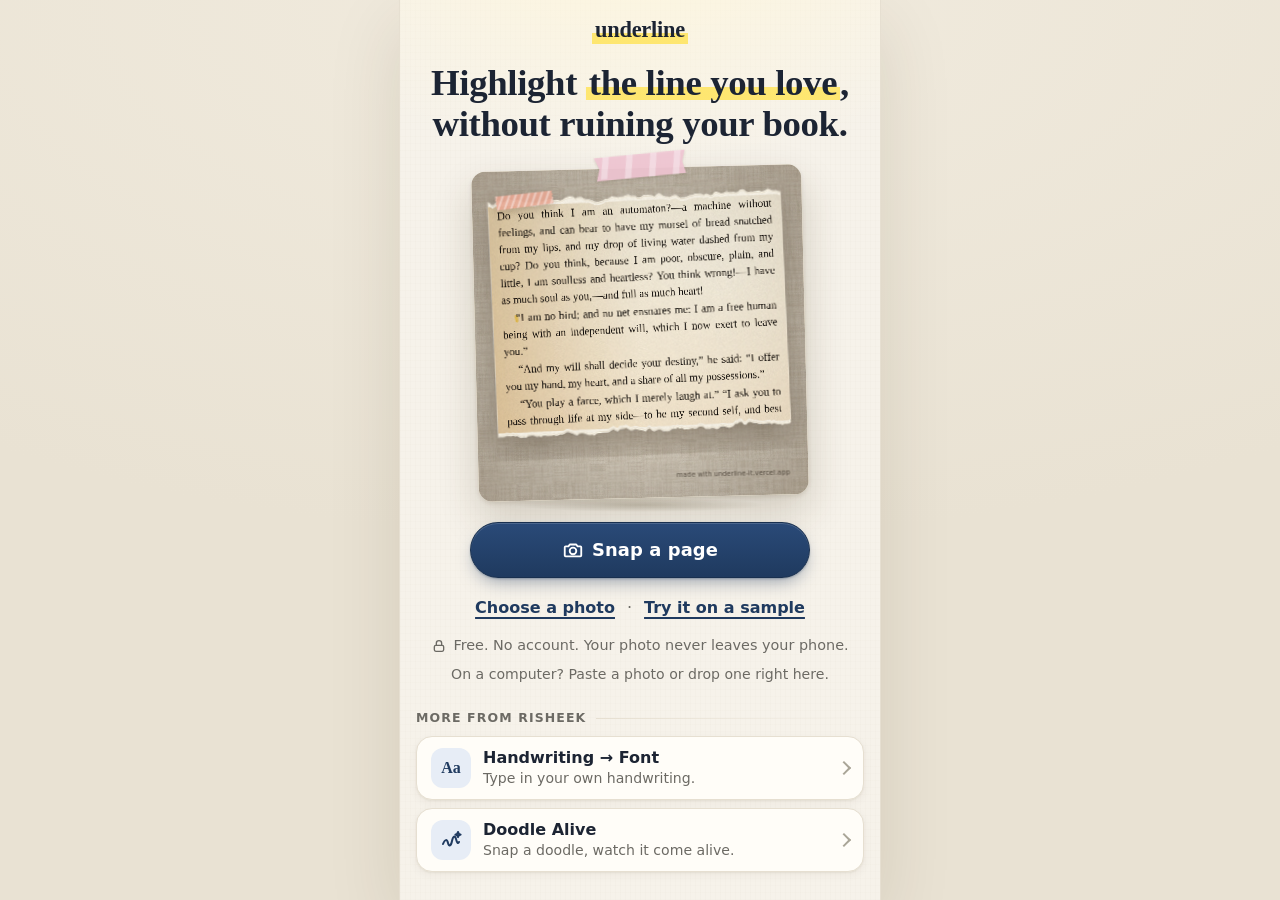
==== index.html @ 4c14eaef "Underline (Day 4): highlight the line you love, without ruining your book Phone-first site: snap a p" ====
<!doctype html>
<html lang="en">
<head>
  <meta charset="utf-8">
  <meta name="viewport" content="width=device-width, initial-scale=1, viewport-fit=cover">
  <title>Underline: highlight the line you love, without ruining your book</title>
  <meta name="description" content="Photograph a page, swipe over the line you love, and keep it as a card or a story video. Free, no account, and your photo stays on your phone.">
  <meta name="color-scheme" content="light">
  <meta name="theme-color" content="#f6f2ea">
  <meta property="og:title" content="Underline: highlight the line you love, without ruining your book">
  <meta property="og:description" content="Snap a page, swipe the line you love, keep it as a card or a story. Free. Nothing leaves your phone.">
  <meta property="og:type" content="website">
  <link rel="icon" href="data:image/svg+xml,%3Csvg xmlns='http://www.w3.org/2000/svg' viewBox='0 0 32 32'%3E%3Crect width='32' height='32' rx='8' fill='%231f3a5f'/%3E%3Crect x='5' y='16' width='22' height='8' rx='2' fill='%23ffe45c'/%3E%3Cpath d='M10 7v10M16 7v10M22 7v10' stroke='%23fffdf8' stroke-width='2.6' stroke-linecap='round'/%3E%3C/svg%3E">
  <link rel="preload" href="fonts/caveat-600.woff2" as="font" type="font/woff2" crossorigin>
  <link rel="stylesheet" href="src/styles.css">
  <!-- Vercel Web Analytics (page views). Same-origin once deployed; a harmless 404 until it is switched on in the Vercel dashboard. -->
  <script>window.va = window.va || function () { (window.vaq = window.vaq || []).push(arguments); };</script>
  <script defer src="/_vercel/insights/script.js" onerror="this.remove()"></script>
</head>
<body data-screen="landing">
  <noscript>
    <div class="noscript">
      <h1>Underline needs JavaScript</h1>
      <p>Switch it on in your browser settings and give this page a refresh. Then snap a page.</p>
    </div>
  </noscript>

  <div id="app">

    <!-- 1. Landing -->
    <section id="screen-landing" class="screen landing is-active" aria-label="Underline">
      <header class="top top-landing">
        <a class="wordmark" href="./" aria-label="underline, home"><span>underline</span></a>
      </header>
      <main class="landing-main">
        <h1 class="headline" tabindex="-1">Highlight <span class="hl">the line you love</span>, without ruining your book.</h1>

        <div class="hero" id="hero">
          <svg class="hero-tape" viewBox="0 0 120 34" aria-hidden="true" focusable="false">
            <path d="M3 4 L117 1 L113 15 L117 30 L5 33 L9 18 Z" fill="#f1c7d4" fill-opacity=".9"/>
            <path d="M14 3 L22 3 L18 31 L10 31 Z M44 2 L52 2 L48 32 L40 32 Z M74 2 L82 2 L78 32 L70 32 Z M104 1 L112 1 L108 31 L100 31 Z" fill="#fff" fill-opacity=".35"/>
          </svg>
          <div class="hero-card" id="heroCard" role="img" aria-label="A book page with a yellow highlighter sweeping across one line, on a torn-paper card">
            <svg class="hero-fallback" viewBox="0 0 300 300" aria-hidden="true" focusable="false" preserveAspectRatio="xMidYMid slice">
              <rect width="300" height="300" fill="#e4dccb"/>
              <path d="M0 40 H300 M0 80 H300 M0 120 H300 M0 160 H300 M0 200 H300 M0 240 H300 M0 280 H300" stroke="#d9cfba" stroke-width="1" opacity=".6"/>
              <path d="M26 58 L40 62 L58 56 L80 63 L104 57 L130 62 L158 56 L186 62 L214 57 L242 63 L274 58 L274 242 L250 247 L222 241 L196 247 L170 242 L142 248 L116 242 L88 247 L62 242 L36 247 L26 242 Z" fill="#fbf6ea"/>
              <g fill="#3a3a3a" opacity=".78">
                <rect x="48" y="84" width="196" height="6" rx="3"/>
                <rect x="48" y="102" width="182" height="6" rx="3"/>
                <rect x="48" y="120" width="204" height="6" rx="3"/>
                <rect x="48" y="138" width="170" height="6" rx="3"/>
                <rect x="48" y="156" width="198" height="6" rx="3"/>
                <rect x="48" y="174" width="188" height="6" rx="3"/>
                <rect x="48" y="192" width="120" height="6" rx="3"/>
              </g>
              <rect class="hero-hl" x="44" y="115" width="212" height="19" rx="4" fill="#ffe45c" opacity=".7" style="mix-blend-mode:multiply"/>
            </svg>
            <canvas id="heroCanvas" class="hero-canvas" aria-hidden="true"></canvas>
          </div>
        </div>

        <div class="cta">
          <button id="btnSnap" class="btn btn-primary btn-xl" type="button"><span data-icon="camera" aria-hidden="true"></span><span>Snap a page</span></button>
        </div>
        <p class="links">
          <button id="btnChoose" class="link" type="button">Choose a photo</button>
          <span class="dot" aria-hidden="true">&middot;</span>
          <button id="btnSample" class="link" type="button">Try it on a sample</button>
        </p>
        <p class="trust"><span class="ico" data-icon="lock" aria-hidden="true"></span><span>Free. No account. Your photo never leaves your phone.</span></p>
        <p class="desk-hint">On a computer? Paste a photo or drop one right here.</p>
      </main>
      <div data-footer></div>
    </section>

    <!-- Getting the page ready -->
    <section id="screen-working" class="screen working" aria-live="polite" aria-label="Getting your page ready">
      <div class="work-card">
        <div class="work-photo" id="workPhoto"><img id="workImg" alt="" hidden></div>
      </div>
      <div class="spinner" aria-hidden="true"></div>
      <p class="work-line" id="workLine">Warming up the paper&hellip;</p>
    </section>

    <!-- 2. Editor: swipe over the line -->
    <section id="screen-editor" class="screen editor" aria-label="Pick your line">
      <header class="top">
        <button id="btnEditorBack" class="btn-back" type="button"><span data-icon="back" aria-hidden="true"></span><span>New page</span></button>
        <h1 class="top-title">Your line</h1>
        <span class="top-spacer" aria-hidden="true"></span>
      </header>
      <div class="stage" id="stage">
        <div class="page-wrap" id="pageWrap">
          <canvas id="editCanvas" tabindex="0" role="img" aria-label="Your page. Drag a finger across a line to mark it. With a keyboard, use the up and down arrows to choose a line and Enter to mark it."></canvas>
          <div class="hint" id="hint" aria-hidden="true">
            <div class="hint-track">
              <span class="hint-trail"></span>
              <svg class="hint-finger" viewBox="0 0 44 56" focusable="false">
                <circle cx="22" cy="8" r="9" fill="#1f3a5f" fill-opacity=".16"/>
                <rect x="16" y="3" width="12" height="32" rx="6" fill="#f4cfae" stroke="#b98a68" stroke-width="2"/>
                <rect x="9" y="26" width="26" height="27" rx="10" fill="#f4cfae" stroke="#b98a68" stroke-width="2"/>
              </svg>
            </div>
            <p class="hint-text">Swipe across the line you love.</p>
          </div>
        </div>
      </div>
      <p class="caption" id="caption" aria-live="polite"></p>
      <p class="caption caption-soft" id="smallNote" hidden>This photo is small, so it may look soft. A bigger one will look sharper.</p>
      <div class="bar bar-editor">
        <button id="btnUndo" class="btn btn-ghost" type="button"><span data-icon="undo" aria-hidden="true"></span><span>Undo</span></button>
        <button id="btnClear" class="btn btn-ghost" type="button"><span data-icon="clear" aria-hidden="true"></span><span>Clear</span></button>
        <button id="btnNext" class="btn btn-primary" type="button"><span>Next</span><span data-icon="next" aria-hidden="true"></span></button>
      </div>
    </section>

    <!-- 3. Style: make it yours -->
    <section id="screen-style" class="screen style" aria-label="Make it yours">
      <header class="top">
        <button id="btnStyleBack" class="btn-back" type="button"><span data-icon="back" aria-hidden="true"></span><span>Back</span></button>
        <h1 class="top-title">Make it yours</h1>
        <span class="top-spacer" aria-hidden="true"></span>
      </header>
      <main class="style-main">
        <div class="preview" id="previewWrap"><canvas id="styleCanvas" role="img" aria-label="Preview of your card"></canvas></div>

        <!-- Right under the preview, where the words will appear. Closed until tapped. -->
        <details class="labels" id="labels">
          <summary>
            <span class="lab-ico" data-icon="book" aria-hidden="true"></span>
            <span class="lab-text"><strong id="labelsTitle">Add the book title &amp; page</strong><small id="labelsHint">So your card says where it's from.</small></span>
            <span class="lab-plus" aria-hidden="true"></span>
          </summary>
          <div class="fields">
            <label class="field"><span>Book title</span><input id="fTitle" type="text" maxlength="60" autocomplete="off" autocapitalize="words" enterkeyhint="next" placeholder="Jane Eyre"></label>
            <label class="field"><span>Page</span><input id="fPage" type="text" inputmode="numeric" maxlength="8" autocomplete="off" enterkeyhint="next" placeholder="252"></label>
            <label class="field"><span>A short note</span><input id="fNote" type="text" maxlength="60" autocomplete="off" enterkeyhint="done" placeholder="read this twice"></label>
            <p class="small">The date is added for you.</p>
          </div>
        </details>

        <div class="panel">
          <div class="ctl">
            <h2 class="ctl-title" id="lblMark">Mark</h2>
            <div class="chips" id="markRow" role="group" aria-labelledby="lblMark"></div>
          </div>
          <div class="ctl">
            <h2 class="ctl-title" id="lblColour">Colour</h2>
            <div class="chips swatches" id="colourRow" role="group" aria-labelledby="lblColour"></div>
          </div>
          <div class="ctl">
            <h2 class="ctl-title" id="lblFinish">Finish</h2>
            <div class="chips" id="finishRow" role="group" aria-labelledby="lblFinish"></div>
          </div>
        </div>

        <button id="fadeToggle" class="toggle" type="button" role="switch" aria-checked="true">
          <span class="toggle-text"><strong>Fade the rest</strong><small>Dim the page so your line glows.</small></span>
          <span class="sw" aria-hidden="true"><i></i></span>
        </button>

        <p class="privacy"><span class="ico" data-icon="lock" aria-hidden="true"></span><span>Your photo never leaves your phone.</span></p>
      </main>
      <div class="bar bar-style">
        <button id="btnSaveImage" class="btn btn-primary" type="button"><span data-icon="download" aria-hidden="true"></span><span id="saveLabel">Save image</span></button>
        <button id="btnShareStory" class="btn btn-secondary" type="button"><span data-icon="share" aria-hidden="true"></span><span id="shareStoryLabel">Share story</span></button>
      </div>
    </section>

    <!-- 4. Making the video -->
    <section id="screen-making" class="screen making" aria-label="Your story video">
      <header class="top">
        <span class="top-spacer" aria-hidden="true"></span>
        <h1 class="top-title" id="makeTitle">Making your video&hellip;</h1>
        <span class="top-spacer" aria-hidden="true"></span>
      </header>
      <main class="make-main">
        <div class="story-wrap"><canvas id="makeCanvas" role="img" aria-label="Preview of your story video"></canvas></div>
        <div class="progress" id="makeProgress" role="progressbar" aria-label="Making your video" aria-valuemin="0" aria-valuemax="100" aria-valuenow="0"><i id="makeFill"></i></div>
        <p class="make-note" id="makeNote">Hang tight, this takes a few seconds.</p>
      </main>
      <div class="bar bar-making">
        <button id="btnMakeCancel" class="btn btn-secondary" type="button">Cancel</button>
        <button id="btnShareNow" class="btn btn-primary" type="button" hidden><span data-icon="share" aria-hidden="true" id="shareNowIcon"></span><span id="shareNowLabel">Share now</span></button>
        <button id="btnMakeBack" class="btn btn-ghost" type="button" hidden>Back</button>
      </div>
    </section>

    <!-- 5. Done -->
    <section id="screen-done" class="screen done" aria-label="Done">
      <main class="done-main">
        <div class="done-card" id="doneCard">
          <svg class="spark s1" viewBox="0 0 24 24" aria-hidden="true" focusable="false"><path d="M12 1.5l2.4 8.1 8.1 2.4-8.1 2.4-2.4 8.1-2.4-8.1L1.5 12l8.1-2.4z" fill="#ffe45c" stroke="#d9b92c" stroke-width="1.2" stroke-linejoin="round"/></svg>
          <svg class="spark s2" viewBox="0 0 24 24" aria-hidden="true" focusable="false"><path d="M12 1.5l2.4 8.1 8.1 2.4-8.1 2.4-2.4 8.1-2.4-8.1L1.5 12l8.1-2.4z" fill="#ffe45c" stroke="#d9b92c" stroke-width="1.2" stroke-linejoin="round"/></svg>
          <svg class="spark s3" viewBox="0 0 24 24" aria-hidden="true" focusable="false"><path d="M12 1.5l2.4 8.1 8.1 2.4-8.1 2.4-2.4 8.1-2.4-8.1L1.5 12l8.1-2.4z" fill="#ffe45c" stroke="#d9b92c" stroke-width="1.2" stroke-linejoin="round"/></svg>
          <img id="doneImg" alt="Your card" hidden>
          <div class="done-badge" aria-hidden="true" data-icon="check"></div>
        </div>
        <h1 class="done-title" id="doneTitle" tabindex="-1">Saved.</h1>
        <p class="done-sub" id="doneSub"></p>

        <div class="tips">
          <div class="tip">
            <span class="tip-ico" data-icon="search" aria-hidden="true"></span>
            <p><strong>Find it later.</strong> Photos reads the words on your card, so searching <b>underline</b> or your book's title brings it back.</p>
          </div>
          <div class="tip" id="tipAlbum" hidden>
            <span class="tip-ico" data-icon="folder" aria-hidden="true"></span>
            <p><strong>Keep them together.</strong> Make an album called <b>Lines</b> in Photos and drop these in.</p>
            <button id="btnAlbumOk" class="link tip-ok" type="button">Got it</button>
          </div>
        </div>

        <div class="done-links">
          <button id="btnAnother" class="btn btn-soft" type="button"><span data-icon="pen" aria-hidden="true"></span><span>Underline another line</span></button>
          <button id="btnNewPage" class="btn btn-ghost" type="button">New page</button>
        </div>
        <div data-footer></div>
      </main>
      <div class="bar bar-done">
        <button id="btnDoneShare" class="btn btn-primary" type="button"><span data-icon="share" aria-hidden="true"></span><span id="doneShareLabel">Share story</span></button>
        <button id="btnDoneSave" class="btn btn-secondary" type="button"><span data-icon="download" aria-hidden="true"></span><span>Save image</span></button>
      </div>
    </section>

    <!-- 6. Errors: one friendly message, one button -->
    <section id="screen-error" class="screen error" aria-label="Something went wrong">
      <main class="err-main">
        <div class="err-card">
          <svg class="err-art" viewBox="0 0 96 80" aria-hidden="true" focusable="false">
            <path d="M8 14 Q28 8 48 16 Q68 8 88 14 V66 Q68 60 48 68 Q28 60 8 66 Z" fill="#fffdf8" stroke="#1f3a5f" stroke-width="3" stroke-linejoin="round"/>
            <path d="M48 16 V68" stroke="#1f3a5f" stroke-width="3"/>
            <path d="M18 30 Q28 27 40 31 M18 40 Q28 37 40 41 M56 31 Q68 27 78 30" stroke="#6c6a64" stroke-width="3" stroke-linecap="round" fill="none"/>
            <rect x="54" y="38" width="26" height="8" rx="2" fill="#ffe45c" opacity=".8"/>
            <path d="M70 66 V76 L74 72 L78 76 V64" fill="#f1c7d4" stroke="#1f3a5f" stroke-width="2" stroke-linejoin="round"/>
          </svg>
          <h1 class="err-title" id="errTitle" tabindex="-1">Hmm, that didn't work.</h1>
          <p class="err-detail" id="errDetail"></p>
          <button id="errBtn" class="btn btn-primary btn-xl" type="button">Start over</button>
          <button id="errLink" class="link" type="button">Back to the start</button>
        </div>
      </main>
      <div data-footer></div>
    </section>

    <!-- The engine did not load -->
    <section id="screen-broken" class="screen error" aria-label="Underline did not load">
      <main class="err-main">
        <div class="err-card">
          <svg class="err-art" viewBox="0 0 96 80" aria-hidden="true" focusable="false">
            <path d="M8 14 Q28 8 48 16 Q68 8 88 14 V66 Q68 60 48 68 Q28 60 8 66 Z" fill="#fffdf8" stroke="#1f3a5f" stroke-width="3" stroke-linejoin="round"/>
            <path d="M48 16 V68" stroke="#1f3a5f" stroke-width="3"/>
            <path d="M18 30 Q28 27 40 31 M18 40 Q28 37 40 41 M56 31 Q68 27 78 30" stroke="#6c6a64" stroke-width="3" stroke-linecap="round" fill="none"/>
          </svg>
          <h1 class="err-title" tabindex="-1">Underline is still waking up.</h1>
          <p class="err-detail">Something didn't load. Check your connection and give it another go.</p>
          <button id="brokenBtn" class="btn btn-primary btn-xl" type="button">Refresh</button>
        </div>
      </main>
      <div data-footer></div>
    </section>

  </div>

  <!-- A single full-size frame (address shortcut screen=frame) -->
  <div id="frameHolder"><canvas id="frameCanvas" width="1080" height="1080"></canvas></div>

  <div class="toast" id="toast" role="status" aria-live="polite"></div>
  <div class="drop" aria-hidden="true">Drop your photo here</div>

  <!-- Photo inputs: camera and gallery -->
  <input id="cameraInput" class="vh" type="file" accept="image/*" capture="environment" tabindex="-1" aria-hidden="true">
  <input id="galleryInput" class="vh" type="file" accept="image/*" tabindex="-1" aria-hidden="true">

  <script defer src="src/engine/util.js"></script>
  <script defer src="src/engine/decode.js"></script>
  <script defer src="src/engine/clean.js"></script>
  <script defer src="src/engine/lines.js"></script>
  <script defer src="src/engine/mark.js"></script>
  <script defer src="src/engine/finishes.js"></script>
  <script defer src="src/engine/card.js"></script>
  <script defer src="src/engine/sample.js"></script>
  <script defer src="src/engine/export.js"></script>
  <script defer src="src/engine/share.js"></script>
  <script defer src="src/app.js"></script>
</body>
</html>
---- src/styles.css ----
/* Underline: a quiet reading nook. Warm paper, ink-blue buttons, one highlighter colour. Light theme only.
   No outside fonts or files. Every animation is a "from" state only, so with reduced motion the page simply shows its final state. */

@font-face {
  font-family: "Caveat";
  src: url("../fonts/caveat-600.woff2") format("woff2");
  font-weight: 600;
  font-style: normal;
  font-display: swap;
}

:root {
  color-scheme: light;
  --bg: #f6f2ea;
  --card: #fffdf8;
  --text: #1c2433;
  --ink-2: #3a4252;
  --muted: #6c6a64;
  --accent: #1f3a5f;
  --accent-2: #2a4a78;
  --accent-ink: #ffffff;
  --accent-soft: #e7edf6;
  --line: #e6dfd1;
  --hl: #ffe45c;
  --hl-soft: rgba(255, 228, 92, .8);
  --bad: #a33a2b;
  --radius: 20px;
  --radius-sm: 16px;
  --ease: cubic-bezier(.2, .75, .25, 1);
  --shadow-sm: 0 1px 2px rgba(60, 45, 15, .06), 0 3px 10px rgba(60, 45, 15, .05);
  --shadow: 0 1px 2px rgba(60, 45, 15, .06), 0 8px 28px rgba(60, 45, 15, .08);
  --serif: "Iowan Old Style", "Palatino Linotype", Palatino, "Book Antiqua", Georgia, serif;
  --sans: system-ui, -apple-system, "Segoe UI", Roboto, "Helvetica Neue", Arial, sans-serif;
  --hand: "Caveat", "Bradley Hand", "Segoe Print", cursive;
  --safe-b: env(safe-area-inset-bottom, 0px);
  --safe-t: env(safe-area-inset-top, 0px);
  /* type scale */
  --fs-xs: .78rem;
  --fs-sm: .9rem;
  --fs-md: 1rem;
  --fs-lg: 1.1rem;
}

* { box-sizing: border-box; }
html { -webkit-text-size-adjust: 100%; background: var(--bg); color-scheme: light; scroll-padding-bottom: 120px; }
body {
  margin: 0;
  background: var(--bg);
  color: var(--text);
  font: 16px/1.5 var(--sans);
  -webkit-font-smoothing: antialiased;
  -webkit-tap-highlight-color: transparent;
  overflow-wrap: break-word;
}
[hidden] { display: none !important; }
h1, h2, h3 { font-family: var(--serif); font-weight: 600; line-height: 1.15; margin: 0; letter-spacing: -0.01em; }
p { margin: 0; }
a { color: var(--accent); }
button, input, textarea, select { font: inherit; color: inherit; }
button { cursor: pointer; touch-action: manipulation; }
:focus-visible { outline: 3px solid #5b86c7; outline-offset: 2px; border-radius: 8px; }
[tabindex="-1"]:focus { outline: none; }
/* keyboard focus: a clear ring that follows each control's own shape */
.btn:focus-visible, .chip:focus-visible, .btn-back:focus-visible, .link:focus-visible { border-radius: 999px; outline-offset: 3px; }
.btn-primary:focus-visible { outline-color: #2f6fd0; box-shadow: 0 0 0 3px var(--bg), 0 0 0 6px #2f6fd0; }
.swatch:focus-visible { border-radius: 50%; outline-offset: 0; }
.toggle:focus-visible, .sib-card:focus-visible { border-radius: var(--radius-sm); }
.labels summary:focus-visible { outline-offset: -3px; border-radius: var(--radius-sm); }
.field input:focus-visible { outline: 0; }
#editCanvas:focus-visible { outline: 3px solid #5b86c7; }
.vh { position: absolute; width: 1px; height: 1px; margin: -1px; overflow: hidden; clip: rect(0 0 0 0); white-space: nowrap; border: 0; padding: 0; }
.small { font-size: .88rem; color: var(--muted); }
.noscript { padding: 40px 24px; text-align: center; }
[data-icon] svg, .ico svg { display: block; }

/* ---------- the column: full width on a phone, a 480px centred column on a computer ---------- */

#app {
  position: relative; max-width: 480px; margin: 0 auto; min-height: 100vh; min-height: 100dvh;
  /* warm paper: a soft glow at the top and the faintest laid-paper texture, all CSS */
  background-color: var(--bg);
  background-image:
    radial-gradient(120% 360px at 50% -90px, rgba(255, 247, 220, .95), rgba(255, 247, 220, 0) 72%),
    repeating-linear-gradient(90deg, rgba(110, 85, 40, .016) 0 1px, transparent 1px 5px),
    repeating-linear-gradient(0deg, rgba(110, 85, 40, .012) 0 1px, transparent 1px 7px);
  background-repeat: no-repeat, repeat, repeat;
}
@media (min-width: 520px) {
  body { background: radial-gradient(90% 60% at 50% 0, #f1ebde, #e9e2d3); background-attachment: fixed; }
  #app { box-shadow: 0 0 0 1px var(--line), 0 24px 70px rgba(60, 45, 15, .12); }
}

.screen { display: none; flex-direction: column; min-height: 100vh; min-height: 100dvh; }
.screen.is-active { display: flex; animation: rise .34s var(--ease) backwards; }
@keyframes rise { from { opacity: 0; transform: translateY(10px); } }
@keyframes pop { 0% { transform: scale(.94); } 60% { transform: scale(1.04); } 100% { transform: none; } }
@keyframes hl-draw { from { background-size: 0% 100%; } }

/* things settle in one after another */
.landing-main > *, .style-main > *, .done-main > *, .make-main > * { animation: rise .55s var(--ease) backwards; animation-delay: calc(var(--i, 0) * 60ms + 40ms); }
.landing-main > :nth-child(2), .style-main > :nth-child(2), .done-main > :nth-child(2), .make-main > :nth-child(2) { --i: 1; }
.landing-main > :nth-child(3), .style-main > :nth-child(3), .done-main > :nth-child(3), .make-main > :nth-child(3) { --i: 2; }
.landing-main > :nth-child(4), .style-main > :nth-child(4), .done-main > :nth-child(4), .make-main > :nth-child(4) { --i: 3; }
.landing-main > :nth-child(5), .style-main > :nth-child(5), .done-main > :nth-child(5), .make-main > :nth-child(5) { --i: 4; }
.landing-main > :nth-child(6), .style-main > :nth-child(6), .done-main > :nth-child(6), .make-main > :nth-child(6) { --i: 5; }
.style-main > :nth-child(n+7), .done-main > :nth-child(n+7) { --i: 6; }

/* ---------- header ---------- */

.top { display: flex; align-items: center; justify-content: space-between; gap: 8px; min-height: 56px; padding: calc(var(--safe-t) + 6px) 10px 2px; }
.top-title { font-size: 1.1rem; text-align: center; flex: 1; min-width: 0; }
.top-spacer { width: 96px; flex: none; }
.making .top-spacer { display: none; }   /* the title has the whole width: 'Making your video...' stays on one line */
.btn-back {
  display: inline-flex; align-items: center; gap: 4px; min-height: 44px; min-width: 96px; padding: 0 12px 0 6px;
  border: 0; background: none; color: var(--accent); font-weight: 600; border-radius: 999px; transition: background-color .15s, transform .1s;
}
.btn-back:active { background: var(--accent-soft); transform: scale(.97); }
.btn-back svg { width: 22px; height: 22px; }
.top-landing { justify-content: center; }
.wordmark {
  font-family: var(--serif); font-size: 1.4rem; font-weight: 600; color: var(--text); text-decoration: none; letter-spacing: -0.01em;
  display: inline-flex; align-items: center; min-height: 44px; padding: 0 4px;
}
.wordmark span {
  background: linear-gradient(transparent 58%, rgba(255, 228, 92, .85) 58%, rgba(255, 228, 92, .85) 90%, transparent 90%) no-repeat 0 0 / 100% 100%;
  padding: 0 .12em; border-radius: 2px; animation: hl-draw .7s .2s var(--ease) backwards;
}

/* ---------- buttons: a satisfying press ---------- */

.btn {
  display: inline-flex; align-items: center; justify-content: center; gap: 8px; min-height: 48px; padding: 0 22px;
  border-radius: 999px; border: 1.5px solid var(--line); background: var(--card); color: var(--text);
  font-weight: 650; text-decoration: none; letter-spacing: .005em; -webkit-user-select: none; user-select: none;
  box-shadow: 0 1px 2px rgba(60, 45, 15, .08), 0 3px 8px rgba(60, 45, 15, .05);
  transition: transform .12s var(--ease), box-shadow .12s var(--ease), background-color .15s ease, opacity .15s ease;
}
.btn svg { width: 22px; height: 22px; flex: none; }
.btn:active { transform: translateY(2px) scale(.985); box-shadow: 0 0 0 rgba(0, 0, 0, 0); }
.btn-primary {
  min-height: 56px; font-size: var(--fs-lg); color: var(--accent-ink); border-color: #19304f;
  background: linear-gradient(180deg, var(--accent-2), var(--accent));
  box-shadow: inset 0 1px 0 rgba(255, 255, 255, .16), 0 1px 2px rgba(31, 58, 95, .3), 0 8px 18px -6px rgba(31, 58, 95, .5);
}
.btn-primary:active { background: #19304f; box-shadow: inset 0 2px 5px rgba(0, 0, 0, .3); }
.btn-secondary { min-height: 56px; color: var(--accent); border-color: #bfcbdd; background: var(--card); font-size: var(--fs-lg); }
.btn-secondary:active { background: var(--accent-soft); }
.btn-soft { min-height: 52px; width: 100%; max-width: 340px; color: var(--accent); border-color: #bfcbdd; background: var(--card); }
.btn-soft:active { background: var(--accent-soft); }
.btn-ghost { background: rgba(31, 58, 95, .055); border-color: transparent; box-shadow: none; color: var(--accent); }
.btn-ghost:active { background: rgba(31, 58, 95, .12); box-shadow: none; }
.btn-xl { width: 100%; max-width: 340px; }
.btn[disabled], .btn.is-off { opacity: .45; }
.btn[disabled] { box-shadow: none; }
.btn.is-busy { opacity: .78; }
.btn.is-busy svg { animation: bob-down 1s ease-in-out infinite; }   /* the arrow nods while the picture is being made; a tap still works */
@keyframes bob-down { 0%, 100% { transform: none; } 50% { transform: translateY(3px); } }
.link {
  display: inline-flex; align-items: center; min-height: 44px; padding: 0 8px; border: 0; background: none;
  color: var(--accent); font-weight: 600; text-decoration: underline; text-underline-offset: 4px; text-decoration-thickness: 1.5px;
  border-radius: 10px; transition: background-color .15s;
}
.link:active { background: var(--accent-soft); }

/* the sticky bottom bar: the main actions stay under the thumb */
.bar {
  position: sticky; bottom: 0; z-index: 5; display: flex; gap: 10px; align-items: center; margin-top: auto;
  padding: 10px 14px calc(10px + var(--safe-b)); background: rgba(250, 246, 238, .94);
  border-top: 1px solid var(--line); box-shadow: 0 -10px 22px -14px rgba(60, 45, 15, .22);
  -webkit-backdrop-filter: blur(10px); backdrop-filter: blur(10px);
}
.bar .btn-primary, .bar .btn-secondary { flex: 1; padding: 0 14px; min-width: 0; }
.bar-editor .btn-ghost { min-height: 56px; padding: 0 14px; flex: none; }
.bar-editor .btn-primary { flex: 1; }
.bar-style .btn-primary { flex: 1.15; }
.bar-making .btn { flex: 1; }

/* ---------- 1. landing ---------- */

.landing-main { flex: 1; display: flex; flex-direction: column; align-items: center; text-align: center; padding: 6px 20px 8px; gap: 0; }
.headline { font-size: clamp(1.75rem, 7.6vw, 2.3rem); line-height: 1.12; max-width: 14em; text-wrap: balance; }
.hl {
  background: linear-gradient(transparent 60%, rgba(255, 228, 92, .85) 60%, rgba(255, 228, 92, .85) 92%, transparent 92%) no-repeat 0 0 / 100% 100%;
  padding: 0 .08em; border-radius: 3px; -webkit-box-decoration-break: clone; box-decoration-break: clone;
  animation: hl-draw .9s .45s var(--ease) backwards;
}

/* the card floats a hair and tilts; a soft warm halo sits behind it */
.hero { position: relative; isolation: isolate; width: min(100%, 330px); margin: 24px auto 24px; }
.hero::before {
  content: ""; position: absolute; z-index: -1; left: 50%; top: 50%; width: 108%; aspect-ratio: 1 / 1; transform: translate(-50%, -50%);
  background: radial-gradient(closest-side, rgba(255, 228, 92, .2), rgba(255, 228, 92, 0)); pointer-events: none;
}
.hero::after {
  content: ""; position: absolute; left: 12%; right: 12%; bottom: -14px; height: 14px; border-radius: 50%; z-index: -1;
  background: radial-gradient(closest-side, rgba(60, 45, 15, .22), rgba(60, 45, 15, 0)); animation: shadow-breathe 7s ease-in-out .9s infinite;
}
.landing-main > .hero { --i: 1; animation: rise .7s var(--ease) .12s backwards, float 7s ease-in-out .9s infinite; }
.hero-tape { position: absolute; z-index: 2; top: -16px; left: 50%; width: 96px; transform: translateX(-50%) rotate(-4deg); filter: drop-shadow(0 1px 1px rgba(60, 45, 15, .2)); }
.hero-card {
  position: relative; aspect-ratio: 1 / 1; width: 100%; border-radius: 14px; overflow: hidden; background: #e4dccb;
  rotate: -1.4deg; box-shadow: 0 2px 4px rgba(60, 45, 15, .12), 0 18px 40px rgba(60, 45, 15, .2); animation: tilt 9s ease-in-out .9s infinite alternate;
}
@keyframes float { 0%, 100% { translate: 0 0; } 50% { translate: 0 -6px; } }
@keyframes tilt { from { rotate: -1.8deg; } to { rotate: -.7deg; } }
@keyframes shadow-breathe { 0%, 100% { transform: scaleX(1); opacity: 1; } 50% { transform: scaleX(.88); opacity: .75; } }
.hero-fallback, .hero-canvas { position: absolute; inset: 0; width: 100%; height: 100%; display: block; }
.hero-canvas { opacity: 0; transition: opacity .4s ease; }
.hero-card.is-live .hero-canvas { opacity: 1; }
.hero-hl { transform-box: fill-box; transform-origin: left center; animation: hero-sweep 3.6s ease-in-out infinite; }
@keyframes hero-sweep { 0%, 12% { transform: scaleX(0); } 55%, 88% { transform: scaleX(1); opacity: .7; } 100% { transform: scaleX(1); opacity: 0; } }

.cta { width: 100%; display: flex; justify-content: center; }
.cta .btn { position: relative; font-size: 1.12rem; }
.cta .btn::after {
  content: ""; position: absolute; inset: -1.5px; border-radius: inherit; pointer-events: none;
  animation: ring 2.6s ease-out 1.6s 3;
}
@keyframes ring { 0% { box-shadow: 0 0 0 0 rgba(31, 58, 95, .3); } 100% { box-shadow: 0 0 0 16px rgba(31, 58, 95, 0); } }
.links { display: flex; align-items: center; justify-content: center; gap: 4px; margin-top: 8px; flex-wrap: wrap; }
.dot { color: var(--muted); }
.trust, .privacy { display: inline-flex; align-items: center; justify-content: center; gap: 6px; color: var(--muted); font-size: var(--fs-sm); line-height: 1.35; }
.trust { margin-top: 6px; }
.trust svg, .privacy svg { width: 16px; height: 16px; flex: none; }
.desk-hint { display: none; color: var(--muted); font-size: .88rem; margin-top: 8px; }
@media (hover: hover) and (pointer: fine) { .desk-hint { display: block; } }

/* ---------- getting the page ready ---------- */

.working { align-items: center; justify-content: center; gap: 20px; padding: 24px; text-align: center; }
.work-card { position: relative; width: min(62%, 240px); background: var(--card); padding: 10px; border-radius: 8px; box-shadow: var(--shadow); transform: rotate(-1.5deg); }
.work-card::before {
  content: ""; position: absolute; top: -11px; left: 50%; width: 70px; height: 22px; transform: translateX(-50%) rotate(3deg); border-radius: 2px;
  background: repeating-linear-gradient(90deg, rgba(241, 199, 212, .92) 0 9px, rgba(250, 222, 231, .92) 9px 13px); box-shadow: 0 1px 2px rgba(60, 45, 15, .18);
}
.work-photo { aspect-ratio: 3 / 4; background: linear-gradient(135deg, #efe8d8, #e4dccb); border-radius: 4px; overflow: hidden; }
.work-photo img { width: 100%; height: 100%; object-fit: cover; display: block; animation: soften 1.6s ease-in-out infinite alternate; }
@keyframes soften { from { filter: saturate(.9) brightness(.97); } to { filter: saturate(1.05) brightness(1.04); } }
/* a little highlighter that keeps sweeping */
.spinner { position: relative; width: 120px; height: 14px; border-radius: 4px; background: rgba(230, 223, 209, .7); overflow: hidden; }
.spinner::before { content: ""; position: absolute; inset: 0; background: var(--hl); border-radius: 4px; transform: scaleX(.6); transform-origin: left center; animation: sweep 1.3s ease-in-out infinite; }
@keyframes sweep { 0% { transform: scaleX(0); transform-origin: left center; } 50% { transform: scaleX(1); transform-origin: left center; } 50.01% { transform-origin: right center; } 100% { transform: scaleX(0); transform-origin: right center; } }
.work-line { font-family: var(--serif); font-size: 1.15rem; color: var(--muted); }

/* ---------- 2. editor: the swipe ---------- */

.editor { height: 100vh; height: 100dvh; min-height: 0; }
.stage {
  flex: 1 1 0; min-height: 0; display: flex; align-items: center; justify-content: center; padding: 8px 12px; overflow: hidden;
  background: linear-gradient(#ebe4d4, #e7dfcd);
  box-shadow: inset 0 9px 12px -10px rgba(60, 45, 15, .22), inset 0 -9px 12px -10px rgba(60, 45, 15, .22);
}
.page-wrap {
  position: relative; border-radius: 6px; background: #efe8d8; overflow: hidden; width: 280px; height: 380px;
  box-shadow: 0 2px 4px rgba(60, 45, 15, .14), 0 16px 36px rgba(60, 45, 15, .24);
  container-type: size;
}
/* touch-action: none on this canvas only, so the rest of the page still scrolls */
#editCanvas { display: block; width: 100%; height: 100%; touch-action: none; -webkit-user-select: none; user-select: none; -webkit-touch-callout: none; cursor: crosshair; }
#editCanvas:focus-visible { outline-offset: -3px; }

/* the hint hugs the bottom edge of the page, small and see-through, so almost no print is covered; it goes the instant a finger lands */
.hint { position: absolute; inset: 0; pointer-events: none; display: flex; flex-direction: column; align-items: center; justify-content: flex-end; gap: 0; padding: 0 8px 10px; transition: opacity .12s ease; }
.hint.is-gone { opacity: 0; visibility: hidden; transition: opacity .12s ease, visibility 0s .12s; }
.hint-text {
  font-family: var(--hand); font-weight: 600; font-size: 1.2rem; font-size: clamp(1rem, 5.6cqw, 1.25rem); line-height: 1.1; text-align: center; max-width: 80%;
  background: rgba(255, 253, 248, .84); padding: 4px 14px 6px; border-radius: 12px; box-shadow: 0 2px 10px rgba(60, 45, 15, .16); color: var(--accent);
}
.hint-track { position: relative; width: 52%; height: 44px; flex: none; }
@container (max-height: 210px) { .hint-track { display: none; } .hint-text { font-size: .95rem; } }
.hint-trail { position: absolute; left: 0; top: 16px; height: 12px; width: 100%; border-radius: 3px; background: var(--hl); opacity: .7; mix-blend-mode: multiply; transform-origin: left center; animation: hint-trail 2.6s ease-in-out infinite; }
.hint-finger { position: absolute; top: 0; left: 0; width: 26px; height: 33px; margin-left: -13px; animation: hint-move 2.6s ease-in-out infinite; filter: drop-shadow(0 2px 3px rgba(60, 45, 15, .3)); }
@keyframes hint-move { 0% { left: 0; opacity: 0; } 12% { opacity: 1; } 70% { left: 100%; opacity: 1; } 90%, 100% { left: 100%; opacity: 0; } }
@keyframes hint-trail { 0%, 8% { transform: scaleX(0); opacity: .8; } 70% { transform: scaleX(1); opacity: .8; } 92%, 100% { transform: scaleX(1); opacity: 0; } }

.caption { min-height: 28px; padding: 6px 20px 6px; text-align: center; color: var(--muted); font-size: var(--fs-sm); line-height: 1.35; }
.caption.is-nudge { color: var(--accent); font-weight: 600; }
.caption-soft { min-height: 0; padding: 0 20px 6px; margin-top: -2px; font-size: var(--fs-xs); color: #7a5c14; }
.btn.nudge { animation: nudge .45s ease; }
@keyframes nudge { 0%, 100% { transform: none; } 25% { transform: translateX(-5px); } 75% { transform: translateX(5px); } }

/* ---------- 3. style ---------- */

.style-main { flex: 1; display: grid; align-content: start; gap: 14px; padding: 4px 16px 24px; }
.preview { width: min(100%, 40dvh, 420px); margin: 0 auto; aspect-ratio: 1 / 1; border-radius: 16px; overflow: hidden; background: #e4dccb; box-shadow: 0 2px 4px rgba(60, 45, 15, .1), 0 14px 32px rgba(60, 45, 15, .16); }
.preview canvas { display: block; width: 100%; height: 100%; }

/* the label row: obviously tappable, right under the preview where the words will appear */
.labels { background: var(--card); border: 1.5px solid var(--line); border-radius: var(--radius-sm); box-shadow: var(--shadow-sm); overflow: hidden; transition: border-color .15s; }
.labels[open] { border-color: #bfcbdd; }
.labels summary { list-style: none; display: flex; align-items: center; gap: 12px; min-height: 64px; padding: 8px 14px; cursor: pointer; -webkit-user-select: none; user-select: none; transition: background-color .15s; }
.labels summary::-webkit-details-marker { display: none; }
.labels summary:active { background: #faf5e8; }
.lab-ico { flex: none; width: 40px; height: 40px; border-radius: 50%; display: grid; place-items: center; background: var(--hl-soft); color: var(--text); }
.lab-ico svg { width: 22px; height: 22px; }
.lab-text { flex: 1; min-width: 0; display: grid; line-height: 1.25; }
.lab-text strong { font-weight: 650; overflow: hidden; text-overflow: ellipsis; white-space: nowrap; }
.lab-text small { color: var(--muted); font-size: .84rem; overflow: hidden; text-overflow: ellipsis; white-space: nowrap; }
.lab-plus { position: relative; flex: none; width: 32px; height: 32px; border-radius: 50%; background: var(--accent-soft); transition: transform .25s var(--ease), background-color .15s; }
.lab-plus::before, .lab-plus::after { content: ""; position: absolute; left: 50%; top: 50%; background: var(--accent); border-radius: 2px; transform: translate(-50%, -50%); }
.lab-plus::before { width: 12px; height: 2.5px; }
.lab-plus::after { width: 2.5px; height: 12px; }
.labels[open] .lab-plus { transform: rotate(45deg); }
.fields { display: grid; gap: 12px; padding: 4px 16px 16px; border-top: 1px dashed var(--line); padding-top: 14px; animation: rise .3s var(--ease) backwards; }
.field { display: grid; gap: 4px; }
.field span { font-size: .85rem; font-weight: 650; }
.field input { height: 48px; padding: 0 14px; border-radius: 14px; border: 1.5px solid #cfc6b3; background: #fff; width: 100%; font-size: 16px; text-overflow: ellipsis; }
.field input::placeholder { color: #9a968c; }
.field input:focus { border-color: var(--accent); outline: 0; box-shadow: 0 0 0 3px rgba(91, 134, 199, .35); }

.panel { display: grid; gap: 0; padding: 6px 14px 8px; background: var(--card); border: 1px solid var(--line); border-radius: var(--radius); box-shadow: var(--shadow-sm); }
.ctl { display: grid; gap: 8px; padding: 12px 0; }
.ctl + .ctl { border-top: 1px dashed var(--line); }
.ctl-title { font-family: var(--sans); font-size: var(--fs-xs); font-weight: 700; letter-spacing: .09em; text-transform: uppercase; color: var(--muted); }
.chips { display: flex; flex-wrap: wrap; gap: 8px; }
.chip {
  display: inline-flex; align-items: center; gap: 8px; min-height: 44px; padding: 0 16px; border-radius: 999px;
  border: 1.5px solid var(--line); background: #fbf8f0; font-weight: 600; font-size: .95rem; color: var(--text);
  transition: background-color .15s, border-color .15s, box-shadow .15s, transform .1s;
}
.chip svg { width: 22px; height: 22px; flex: none; margin: 0 -2px 0 -4px; }   /* the little picture sits optically centred in the pill */
.chip:active { transform: scale(.94); }
.chip:active, .swatch:active i, .toggle:active, .btn-back:active { transition-duration: .06s; }
#finishRow .chip { padding: 0 12px; }   /* four finishes: let them share one row where they can */
.chip[aria-pressed="true"] {
  background: var(--accent-soft); border-color: var(--accent); color: var(--accent);
  box-shadow: 0 0 0 1px var(--accent) inset, 0 4px 10px -4px rgba(31, 58, 95, .35); animation: pop .28s var(--ease);
}
.swatches { gap: 6px; }
.swatch { width: 44px; height: 44px; padding: 0; border: 0; background: transparent; border-radius: 50%; display: grid; place-items: center; }
.swatch i {
  position: relative; display: block; width: 30px; height: 30px; border-radius: 50%; background: var(--c);
  box-shadow: inset 0 0 0 1px rgba(0, 0, 0, .14); transition: transform .16s var(--ease), box-shadow .16s;
}
.swatch i::after {
  content: ""; position: absolute; left: 50%; top: 46%; width: 7px; height: 13px; border: solid rgba(28, 36, 51, .85); border-width: 0 2.5px 2.5px 0;
  transform: translate(-50%, -50%) rotate(45deg) scale(0); transition: transform .2s var(--ease);
}
.swatch[aria-pressed="true"] i { transform: scale(1.06); box-shadow: inset 0 0 0 1px rgba(0, 0, 0, .14), 0 0 0 3px var(--card), 0 0 0 5px var(--accent); }
.swatch[aria-pressed="true"] i::after { transform: translate(-50%, -50%) rotate(45deg) scale(1); }
.swatch[aria-pressed="true"] i { animation: pop .28s var(--ease); }
.swatch:active i { transform: scale(.9); }

.toggle {
  display: flex; align-items: center; justify-content: space-between; gap: 12px; width: 100%; min-height: 60px; padding: 8px 14px 8px 16px;
  text-align: left; background: var(--card); border: 1.5px solid var(--line); border-radius: var(--radius-sm); box-shadow: var(--shadow-sm);
  transition: background-color .15s, transform .1s;
}
.toggle:active { background: #faf5e8; transform: scale(.99); }
.toggle-text { display: grid; line-height: 1.25; }
.toggle-text small { color: var(--muted); font-size: .84rem; }
.sw { position: relative; width: 52px; height: 30px; flex: none; border-radius: 999px; background: #cfc6b3; transition: background-color .2s; }
.sw i { position: absolute; top: 3px; left: 3px; width: 24px; height: 24px; border-radius: 50%; background: #fff; box-shadow: 0 1px 3px rgba(0, 0, 0, .3); transition: transform .22s var(--ease); }
.toggle[aria-checked="true"] .sw { background: var(--accent); }
.toggle[aria-checked="true"] .sw i { transform: translateX(22px); }
.privacy { margin-top: 2px; }

/* ---------- 4. making the video ---------- */

.make-main { flex: 1; display: flex; flex-direction: column; align-items: center; justify-content: center; gap: 16px; padding: 8px 20px 20px; }
.story-wrap { position: relative; --sh: min(54vh, 54dvh, 500px); height: var(--sh); width: calc(var(--sh) * 0.5625); border-radius: 14px; overflow: hidden; background: #e4dccb; box-shadow: 0 2px 4px rgba(60, 45, 15, .1), 0 18px 40px rgba(60, 45, 15, .22); }
.story-wrap canvas { display: block; width: 100%; height: 100%; }
.progress { position: relative; width: min(300px, 80%); height: 14px; border-radius: 5px; background: var(--line); overflow: hidden; }
.progress i {
  display: block; height: 100%; width: calc(var(--p, 0) * 100%); border-right: 3px solid #e9c93a; transition: width .2s ease;
  background: linear-gradient(90deg, rgba(255, 255, 255, 0) 0, rgba(255, 255, 255, .55) 50%, rgba(255, 255, 255, 0) 100%) 0 0 / 60px 100% repeat-x, var(--hl);
  animation: shimmer 1.2s linear infinite;
}
@keyframes shimmer { to { background-position: 60px 0, 0 0; } }
.make-note { color: var(--muted); text-align: center; font-size: .95rem; max-width: 22em; }
.making.is-ready .story-wrap { animation: pop .45s var(--ease); }
.making.is-ready .make-note { color: var(--ink-2); }

/* ---------- 5. done: a small celebration ---------- */

.done-main { flex: 1; display: flex; flex-direction: column; align-items: center; gap: 10px; padding: calc(var(--safe-t) + 26px) 16px 8px; text-align: center; }
.done-card { position: relative; width: min(52%, 200px); margin-bottom: 10px; }
.done-card img { display: block; width: 100%; height: auto; border-radius: 8px; transform: rotate(-2deg); box-shadow: 0 2px 4px rgba(60, 45, 15, .12), 0 14px 30px rgba(60, 45, 15, .22); animation: land .8s cubic-bezier(.2, 1.1, .3, 1) .05s backwards; }
@keyframes land { from { opacity: 0; transform: translateY(-26px) rotate(-9deg) scale(.88); } }
.done-badge { position: absolute; right: -14px; bottom: -14px; width: 44px; height: 44px; border-radius: 50%; background: var(--accent); color: #fff; display: grid; place-items: center; box-shadow: 0 4px 12px rgba(31, 58, 95, .35); animation: badge .5s cubic-bezier(.3, 1.6, .5, 1) .55s backwards; }
@keyframes badge { from { transform: scale(0) rotate(-40deg); } }
.done-badge svg { width: 24px; height: 24px; }
.spark { position: absolute; width: 22px; height: 22px; pointer-events: none; animation: twinkle 2.8s ease-in-out infinite; }
.spark.s1 { left: -26px; top: 6px; }
.spark.s2 { right: -22px; top: -12px; width: 16px; height: 16px; animation-delay: .9s; }
.spark.s3 { left: -14px; bottom: -6px; width: 14px; height: 14px; animation-delay: 1.7s; }
@keyframes twinkle { 0%, 100% { transform: scale(.55) rotate(0); opacity: .5; } 50% { transform: scale(1) rotate(25deg); opacity: 1; } }
.done-title {
  display: inline-block; font-size: 2.4rem; padding: 0 .16em; border-radius: 3px;
  background: linear-gradient(transparent 62%, rgba(255, 228, 92, .85) 62%, rgba(255, 228, 92, .85) 92%, transparent 92%) no-repeat 0 0 / 100% 100%;
  animation: hl-draw .75s .6s var(--ease) backwards;
}
.done-sub { color: var(--ink-2); max-width: 22em; overflow-wrap: anywhere; }
.tips { display: grid; gap: 10px; width: 100%; margin-top: 10px; text-align: left; }
.tip { position: relative; display: flex; align-items: flex-start; gap: 12px; padding: 14px 16px; background: var(--card); border: 1px solid var(--line); border-radius: var(--radius-sm); box-shadow: var(--shadow-sm); font-size: .95rem; color: var(--ink-2); animation: rise .5s var(--ease) .85s backwards; }
.tip + .tip { animation-delay: .95s; }
.tip-ico { flex: none; width: 36px; height: 36px; border-radius: 50%; background: var(--accent-soft); color: var(--accent); display: grid; place-items: center; }
.tip-ico svg { width: 20px; height: 20px; }
.tip p { flex: 1; min-width: 0; }
.tip b { color: var(--text); }
.tip-ok { align-self: center; flex: none; }
.done-links { display: flex; flex-direction: column; align-items: center; gap: 6px; margin-top: 8px; width: 100%; }

/* ---------- 6. errors ---------- */

.err-main { flex: 1; display: flex; align-items: center; justify-content: center; padding: calc(var(--safe-t) + 32px) 16px 8px; }
.err-card {
  position: relative; width: 100%; display: grid; justify-items: center; gap: 12px; text-align: center; background: var(--card);
  border: 1px solid var(--line); border-radius: var(--radius); box-shadow: var(--shadow); padding: 34px 20px 22px;
  animation: rise .5s var(--ease) .05s backwards;
}
.err-card::before {
  content: ""; position: absolute; top: -12px; left: 50%; width: 92px; height: 26px; transform: translateX(-50%) rotate(-3deg); border-radius: 2px;
  background: repeating-linear-gradient(90deg, rgba(241, 199, 212, .92) 0 10px, rgba(250, 222, 231, .92) 10px 14px); box-shadow: 0 1px 2px rgba(60, 45, 15, .18);
}
.err-art { width: 120px; height: auto; animation: bob 4.5s ease-in-out infinite; }
@keyframes bob { 0%, 100% { translate: 0 0; rotate: -1deg; } 50% { translate: 0 -4px; rotate: 1deg; } }
.err-title { font-size: 1.55rem; max-width: 14em; text-wrap: balance; }
.err-detail { color: var(--ink-2); max-width: 24em; margin-bottom: 6px; overflow-wrap: anywhere; }
.err-detail:empty { display: none; }

/* ---------- footer: More from Risheek ---------- */

.site-footer { padding: 16px 16px calc(28px + var(--safe-b)); display: grid; gap: 8px; text-align: left; width: 100%; }
.more-from { display: flex; align-items: center; gap: 10px; font-size: var(--fs-xs); font-weight: 700; letter-spacing: .09em; text-transform: uppercase; color: var(--muted); }
.more-from::after { content: ""; flex: 1; height: 1px; background: linear-gradient(90deg, var(--line), rgba(230, 223, 209, 0)); }
.sib-card {
  display: flex; align-items: center; gap: 12px; min-height: 64px; padding: 10px 14px; background: var(--card); border: 1px solid var(--line);
  border-radius: var(--radius-sm); text-decoration: none; color: var(--text); box-shadow: var(--shadow-sm); transition: transform .12s var(--ease), background-color .15s;
}
.sib-card::after { content: ""; flex: none; margin-left: auto; width: 8px; height: 8px; border-right: 2px solid #a9a597; border-top: 2px solid #a9a597; transform: rotate(45deg); }
.sib-card:active { transform: scale(.985); background: #faf5e8; }
.sib-ico { flex: none; width: 40px; height: 40px; border-radius: 12px; background: var(--accent-soft); color: var(--accent); display: grid; place-items: center; font-family: var(--serif); font-weight: 700; }
.sib-ico svg { width: 24px; height: 24px; }
.sib-text { display: grid; line-height: 1.3; min-width: 0; }
.sib-text span { color: var(--muted); font-size: .88rem; }

/* ---------- little things ---------- */

.toast {
  position: fixed; left: 50%; bottom: calc(96px + var(--safe-b)); z-index: 30; max-width: min(92vw, 440px); padding: 12px 18px; border-radius: 16px;
  background: #1c2433; color: #fff; text-align: center; font-size: .95rem; box-shadow: 0 8px 24px rgba(0, 0, 0, .28);
  opacity: 0; transform: translate(-50%, 8px); pointer-events: none; transition: opacity .2s ease, transform .2s ease;
}
.toast.show { opacity: 1; transform: translate(-50%, 0); }
.drop { position: fixed; inset: 12px; z-index: 40; display: none; align-items: center; justify-content: center; border: 3px dashed var(--accent); border-radius: 24px; background: rgba(231, 237, 246, .92); font-family: var(--serif); font-size: 1.6rem; color: var(--accent); pointer-events: none; }
body.dragging .drop { display: flex; }

/* the one-frame address shortcut (screen=frame) */
#frameHolder { display: none; }
html.frame-only body { margin: 0; background: #777; }
html.frame-only #app, html.frame-only .toast, html.frame-only .drop { display: none !important; }
html.frame-only #frameHolder { display: block; width: 1080px; }
html.frame-only #frameCanvas { display: block; width: 1080px; height: auto; }

/* ---------- small phones (360 wide, 640 tall) ---------- */

@media (max-width: 380px) {
  .bar { gap: 8px; padding-left: 10px; padding-right: 10px; }
  .bar-editor .btn-ghost { padding: 0 10px; gap: 4px; }
  .chip { padding: 0 14px; }
  #finishRow .chip { padding: 0 11px; }
  .style-main { padding-left: 12px; padding-right: 12px; }
  .panel { padding-left: 12px; padding-right: 12px; }
  .done-title { font-size: 2.1rem; }
}
@media (max-height: 700px) {
  .hero { width: min(100%, 250px); margin: 28px auto 18px; }
  .headline { font-size: clamp(1.55rem, 7vw, 1.9rem); }
  .preview { width: min(100%, 36dvh); }
  .done-card { width: min(40%, 150px); }
  .done-main { padding-top: calc(var(--safe-t) + 16px); }
  .make-main { gap: 12px; }
  .err-main { align-items: flex-start; }
}

@media (prefers-reduced-motion: reduce) {
  *, *::before, *::after { animation: none !important; transition-duration: 0s !important; scroll-behavior: auto !important; }
  .hint-finger { left: 50%; opacity: 1; }
  .hint-trail { transform: scaleX(.6); }
}
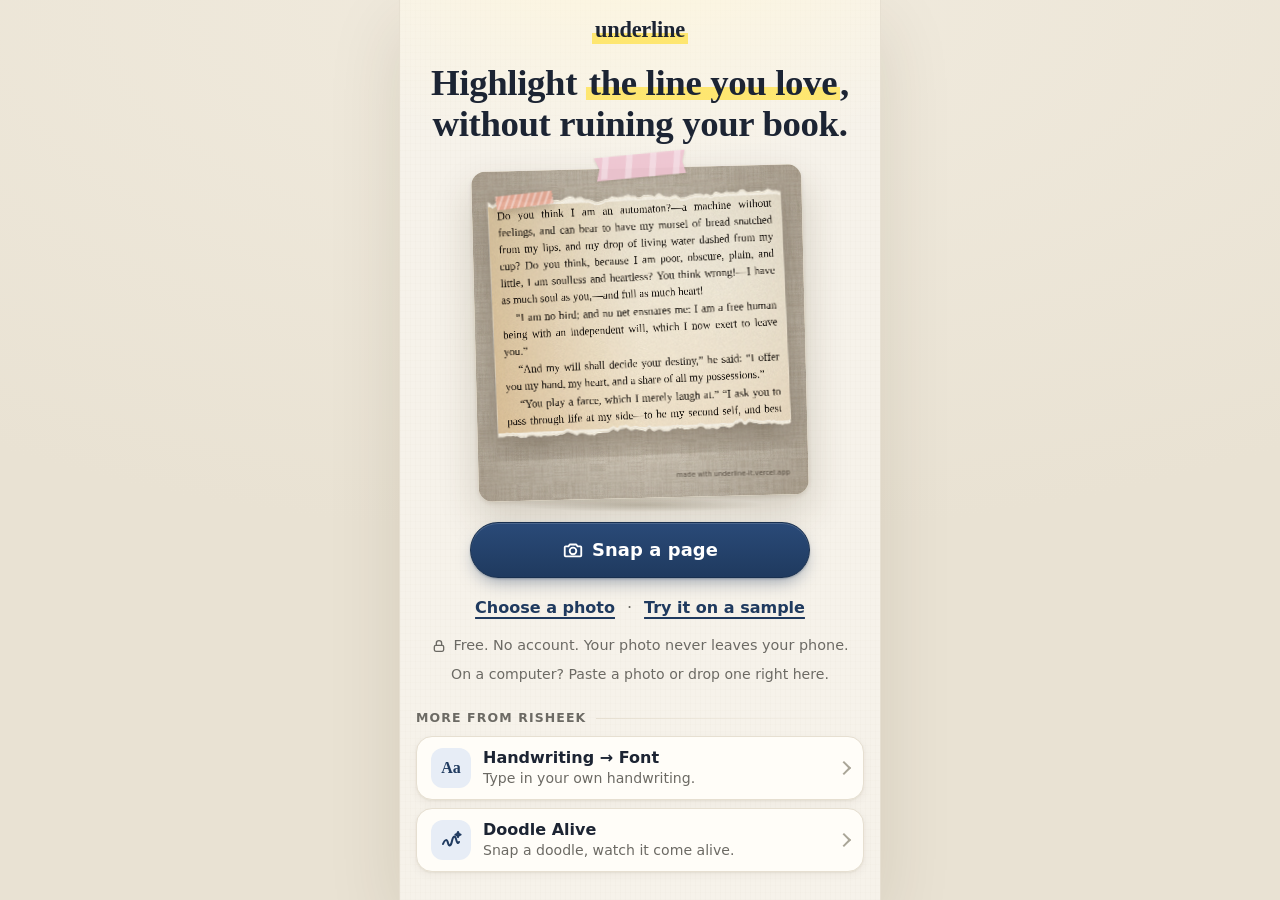
==== commit 44bbbae6: "Install and configure Vercel Web Analytics # Vercel Web Analytics Configuration  ## Summary  Configu" ====
--- a/index.html
+++ b/index.html
@@ -16,6 +16,9 @@
   <!-- Vercel Web Analytics (page views). Same-origin once deployed; a harmless 404 until it is switched on in the Vercel dashboard. -->
   <script>window.va = window.va || function () { (window.vaq = window.vaq || []).push(arguments); };</script>
   <script defer src="/_vercel/insights/script.js" onerror="this.remove()"></script>
+  <!-- Vercel Speed Insights (Core Web Vitals). -->
+  <script>window.si = window.si || function () { (window.siq = window.siq || []).push(arguments); };</script>
+  <script defer src="/_vercel/speed-insights/script.js" onerror="this.remove()"></script>
 </head>
 <body data-screen="landing">
   <noscript>
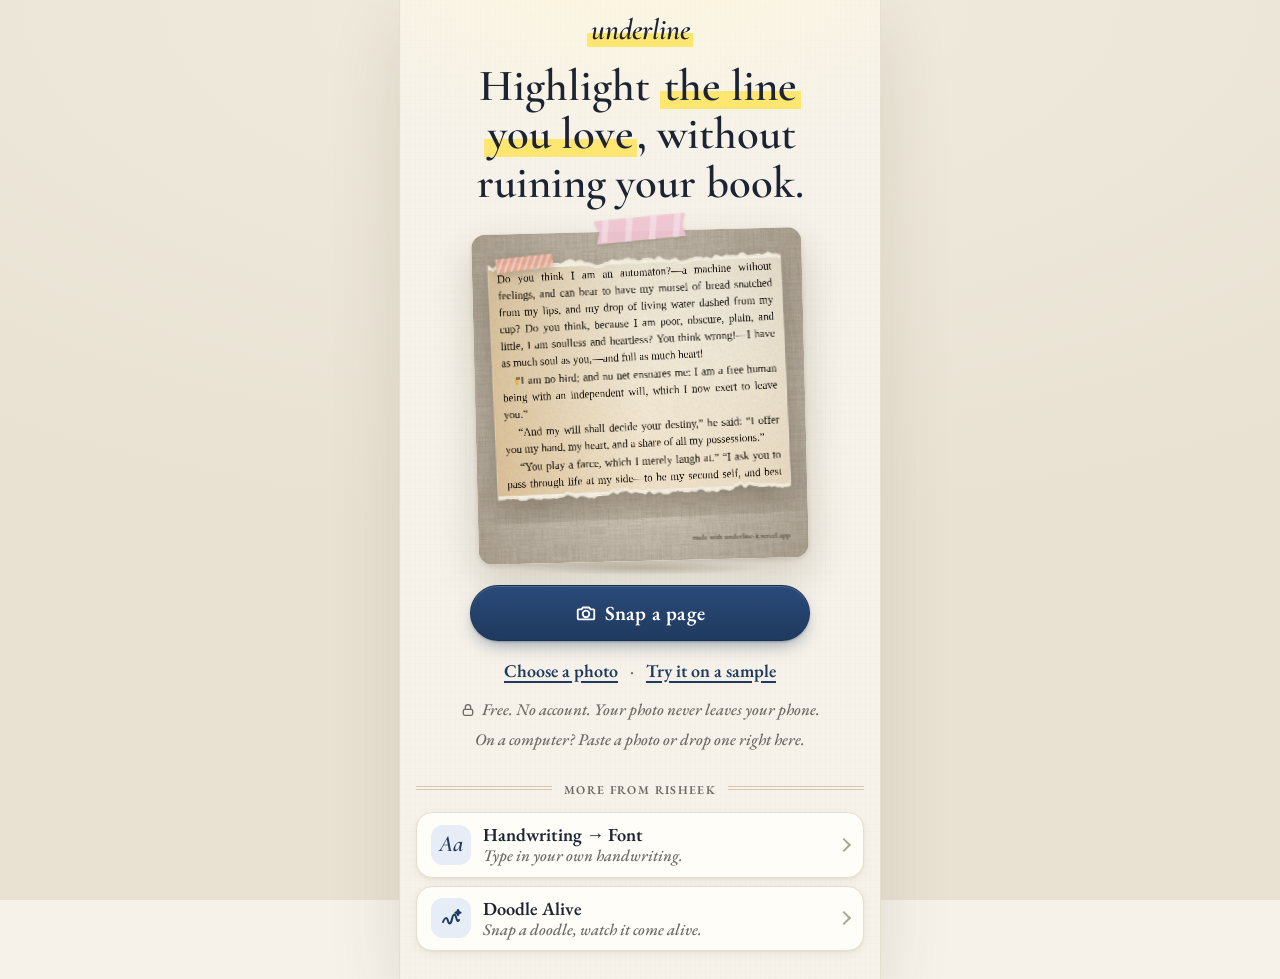
==== commit 6a2c5832: "Literary typography; drop 'underline' from card labels - UI fonts: EB Garamond (body) + Cormorant Ga" ====
--- a/index.html
+++ b/index.html
@@ -11,14 +11,14 @@
   <meta property="og:description" content="Snap a page, swipe the line you love, keep it as a card or a story. Free. Nothing leaves your phone.">
   <meta property="og:type" content="website">
   <link rel="icon" href="data:image/svg+xml,%3Csvg xmlns='http://www.w3.org/2000/svg' viewBox='0 0 32 32'%3E%3Crect width='32' height='32' rx='8' fill='%231f3a5f'/%3E%3Crect x='5' y='16' width='22' height='8' rx='2' fill='%23ffe45c'/%3E%3Cpath d='M10 7v10M16 7v10M22 7v10' stroke='%23fffdf8' stroke-width='2.6' stroke-linecap='round'/%3E%3C/svg%3E">
+  <link rel="preload" href="fonts/eb-garamond-500-normal.woff2" as="font" type="font/woff2" crossorigin>
+  <link rel="preload" href="fonts/cormorant-garamond-600-normal.woff2" as="font" type="font/woff2" crossorigin>
+  <link rel="preload" href="fonts/cormorant-garamond-600-italic.woff2" as="font" type="font/woff2" crossorigin>
   <link rel="preload" href="fonts/caveat-600.woff2" as="font" type="font/woff2" crossorigin>
   <link rel="stylesheet" href="src/styles.css">
   <!-- Vercel Web Analytics (page views). Same-origin once deployed; a harmless 404 until it is switched on in the Vercel dashboard. -->
   <script>window.va = window.va || function () { (window.vaq = window.vaq || []).push(arguments); };</script>
   <script defer src="/_vercel/insights/script.js" onerror="this.remove()"></script>
-  <!-- Vercel Speed Insights (Core Web Vitals). -->
-  <script>window.si = window.si || function () { (window.siq = window.siq || []).push(arguments); };</script>
-  <script defer src="/_vercel/speed-insights/script.js" onerror="this.remove()"></script>
 </head>
 <body data-screen="landing">
   <noscript>
@@ -132,7 +132,7 @@
         <details class="labels" id="labels">
           <summary>
             <span class="lab-ico" data-icon="book" aria-hidden="true"></span>
-            <span class="lab-text"><strong id="labelsTitle">Add the book title &amp; page</strong><small id="labelsHint">So your card says where it's from.</small></span>
+            <span class="lab-text"><strong id="labelsTitle">Add the book title &amp; page</strong><small id="labelsHint">So your card says where it’s from.</small></span>
             <span class="lab-plus" aria-hidden="true"></span>
           </summary>
           <div class="fields">
@@ -202,11 +202,17 @@
         </div>
         <h1 class="done-title" id="doneTitle" tabindex="-1">Saved.</h1>
         <p class="done-sub" id="doneSub"></p>
+        <svg class="orn" viewBox="0 0 132 16" aria-hidden="true" focusable="false">
+          <path d="M2 8H50M82 8H130" fill="none" stroke="currentColor" stroke-width="1" stroke-linecap="round"/>
+          <path d="M2 11.5H44M88 11.5H130" fill="none" stroke="currentColor" stroke-width="1" stroke-linecap="round" opacity=".6"/>
+          <path d="M66 1.5L71.5 8 66 14.5 60.5 8Z" fill="currentColor"/>
+          <path d="M57 8C55 4.6 52.6 4.6 51 7.4M75 8C77 4.6 79.4 4.6 81 7.4M57 8C55 11.4 52.6 11.4 51 8.6M75 8C77 11.4 79.4 11.4 81 8.6" fill="none" stroke="currentColor" stroke-width="1.2" stroke-linecap="round"/>
+        </svg>
 
         <div class="tips">
           <div class="tip">
             <span class="tip-ico" data-icon="search" aria-hidden="true"></span>
-            <p><strong>Find it later.</strong> Photos reads the words on your card, so searching <b>underline</b> or your book's title brings it back.</p>
+            <p><strong>Find it later.</strong> Photos reads the words on your card, so searching your book’s title or a line you remember brings it back.</p>
           </div>
           <div class="tip" id="tipAlbum" hidden>
             <span class="tip-ico" data-icon="folder" aria-hidden="true"></span>
@@ -238,7 +244,7 @@
             <rect x="54" y="38" width="26" height="8" rx="2" fill="#ffe45c" opacity=".8"/>
             <path d="M70 66 V76 L74 72 L78 76 V64" fill="#f1c7d4" stroke="#1f3a5f" stroke-width="2" stroke-linejoin="round"/>
           </svg>
-          <h1 class="err-title" id="errTitle" tabindex="-1">Hmm, that didn't work.</h1>
+          <h1 class="err-title" id="errTitle" tabindex="-1">Hmm, that didn’t work.</h1>
           <p class="err-detail" id="errDetail"></p>
           <button id="errBtn" class="btn btn-primary btn-xl" type="button">Start over</button>
           <button id="errLink" class="link" type="button">Back to the start</button>
@@ -257,7 +263,7 @@
             <path d="M18 30 Q28 27 40 31 M18 40 Q28 37 40 41 M56 31 Q68 27 78 30" stroke="#6c6a64" stroke-width="3" stroke-linecap="round" fill="none"/>
           </svg>
           <h1 class="err-title" tabindex="-1">Underline is still waking up.</h1>
-          <p class="err-detail">Something didn't load. Check your connection and give it another go.</p>
+          <p class="err-detail">Something didn’t load. Check your connection and give it another go.</p>
           <button id="brokenBtn" class="btn btn-primary btn-xl" type="button">Refresh</button>
         </div>
       </main>
--- a/src/styles.css
+++ b/src/styles.css
@@ -1,11 +1,61 @@
 /* Underline: a quiet reading nook. Warm paper, ink-blue buttons, one highlighter colour. Light theme only.
-   No outside fonts or files. Every animation is a "from" state only, so with reduced motion the page simply shows its final state. */
+   Set like a book: Cormorant Garamond for titles, EB Garamond for everything you read, Caveat for the one handwritten line.
+   All fonts are self-hosted (fonts/, SIL OFL). Every animation is a "from" state only, so with reduced motion the page simply shows its final state. */
 
 @font-face {
   font-family: "Caveat";
   src: url("../fonts/caveat-600.woff2") format("woff2");
   font-weight: 600;
   font-style: normal;
+  font-display: swap;
+}
+@font-face {
+  font-family: "EB Garamond";
+  src: url("../fonts/eb-garamond-400-normal.woff2") format("woff2");
+  font-weight: 400;
+  font-style: normal;
+  font-display: swap;
+}
+@font-face {
+  font-family: "EB Garamond";
+  src: url("../fonts/eb-garamond-500-normal.woff2") format("woff2");
+  font-weight: 500;
+  font-style: normal;
+  font-display: swap;
+}
+@font-face {
+  font-family: "EB Garamond";
+  src: url("../fonts/eb-garamond-600-normal.woff2") format("woff2");
+  font-weight: 600;
+  font-style: normal;
+  font-display: swap;
+}
+@font-face {
+  font-family: "EB Garamond";
+  src: url("../fonts/eb-garamond-400-italic.woff2") format("woff2");
+  font-weight: 400;
+  font-style: italic;
+  font-display: swap;
+}
+@font-face {
+  font-family: "EB Garamond";
+  src: url("../fonts/eb-garamond-500-italic.woff2") format("woff2");
+  font-weight: 500;
+  font-style: italic;
+  font-display: swap;
+}
+@font-face {
+  font-family: "Cormorant Garamond";
+  src: url("../fonts/cormorant-garamond-600-normal.woff2") format("woff2");
+  font-weight: 600;
+  font-style: normal;
+  font-display: swap;
+}
+@font-face {
+  font-family: "Cormorant Garamond";
+  src: url("../fonts/cormorant-garamond-600-italic.woff2") format("woff2");
+  font-weight: 600;
+  font-style: italic;
   font-display: swap;
 }
 
@@ -29,16 +79,16 @@
   --ease: cubic-bezier(.2, .75, .25, 1);
   --shadow-sm: 0 1px 2px rgba(60, 45, 15, .06), 0 3px 10px rgba(60, 45, 15, .05);
   --shadow: 0 1px 2px rgba(60, 45, 15, .06), 0 8px 28px rgba(60, 45, 15, .08);
-  --serif: "Iowan Old Style", "Palatino Linotype", Palatino, "Book Antiqua", Georgia, serif;
-  --sans: system-ui, -apple-system, "Segoe UI", Roboto, "Helvetica Neue", Arial, sans-serif;
+  --serif: "Cormorant Garamond", "EB Garamond", "Iowan Old Style", Palatino, Georgia, serif;   /* display: headings, the wordmark, big titles */
+  --body: "EB Garamond", "Iowan Old Style", Palatino, Georgia, serif;                          /* everything you read, press and fill in */
   --hand: "Caveat", "Bradley Hand", "Segoe Print", cursive;
   --safe-b: env(safe-area-inset-bottom, 0px);
   --safe-t: env(safe-area-inset-top, 0px);
-  /* type scale */
-  --fs-xs: .78rem;
-  --fs-sm: .9rem;
-  --fs-md: 1rem;
-  --fs-lg: 1.1rem;
+  /* type scale: Garamond has a small x-height, so every size sits a step above a sans */
+  --fs-xs: 1.05rem;    /* small-caps section labels (small caps render smaller than their size) */
+  --fs-sm: 1.02rem;    /* italic secondary lines */
+  --fs-md: 1.125rem;   /* body */
+  --fs-lg: 1.2rem;     /* primary buttons */
 }
 
 * { box-sizing: border-box; }
@@ -47,16 +97,20 @@
   margin: 0;
   background: var(--bg);
   color: var(--text);
-  font: 16px/1.5 var(--sans);
+  font: 500 var(--fs-md)/1.45 var(--body);
+  font-kerning: normal;
+  text-rendering: optimizeLegibility;
   -webkit-font-smoothing: antialiased;
   -webkit-tap-highlight-color: transparent;
   overflow-wrap: break-word;
 }
 [hidden] { display: none !important; }
-h1, h2, h3 { font-family: var(--serif); font-weight: 600; line-height: 1.15; margin: 0; letter-spacing: -0.01em; }
+h1, h2, h3 { font-family: var(--serif); font-weight: 600; line-height: 1.1; margin: 0; letter-spacing: 0; }
 p { margin: 0; }
 a { color: var(--accent); }
-button, input, textarea, select { font: inherit; color: inherit; }
+strong, b { font-weight: 600; }
+/* buttons and inputs don't inherit the page font on their own: say it outright */
+button, input, textarea, select { font: inherit; font-family: var(--body); color: inherit; }
 button { cursor: pointer; touch-action: manipulation; }
 :focus-visible { outline: 3px solid #5b86c7; outline-offset: 2px; border-radius: 8px; }
 [tabindex="-1"]:focus { outline: none; }
@@ -69,7 +123,7 @@
 .field input:focus-visible { outline: 0; }
 #editCanvas:focus-visible { outline: 3px solid #5b86c7; }
 .vh { position: absolute; width: 1px; height: 1px; margin: -1px; overflow: hidden; clip: rect(0 0 0 0); white-space: nowrap; border: 0; padding: 0; }
-.small { font-size: .88rem; color: var(--muted); }
+.small { font-size: var(--fs-sm); font-style: italic; color: var(--muted); }
 .noscript { padding: 40px 24px; text-align: center; }
 [data-icon] svg, .ico svg { display: block; }
 
@@ -108,18 +162,18 @@
 /* ---------- header ---------- */
 
 .top { display: flex; align-items: center; justify-content: space-between; gap: 8px; min-height: 56px; padding: calc(var(--safe-t) + 6px) 10px 2px; }
-.top-title { font-size: 1.1rem; text-align: center; flex: 1; min-width: 0; }
+.top-title { font-size: 1.45rem; text-align: center; flex: 1; min-width: 0; }
 .top-spacer { width: 96px; flex: none; }
 .making .top-spacer { display: none; }   /* the title has the whole width: 'Making your video...' stays on one line */
 .btn-back {
   display: inline-flex; align-items: center; gap: 4px; min-height: 44px; min-width: 96px; padding: 0 12px 0 6px;
-  border: 0; background: none; color: var(--accent); font-weight: 600; border-radius: 999px; transition: background-color .15s, transform .1s;
+  border: 0; background: none; color: var(--accent); font-weight: 600; font-size: 1.125rem; border-radius: 999px; transition: background-color .15s, transform .1s;
 }
 .btn-back:active { background: var(--accent-soft); transform: scale(.97); }
 .btn-back svg { width: 22px; height: 22px; }
 .top-landing { justify-content: center; }
 .wordmark {
-  font-family: var(--serif); font-size: 1.4rem; font-weight: 600; color: var(--text); text-decoration: none; letter-spacing: -0.01em;
+  font-family: var(--serif); font-size: 1.85rem; font-weight: 600; font-style: italic; color: var(--text); text-decoration: none; letter-spacing: 0;
   display: inline-flex; align-items: center; min-height: 44px; padding: 0 4px;
 }
 .wordmark span {
@@ -132,7 +186,7 @@
 .btn {
   display: inline-flex; align-items: center; justify-content: center; gap: 8px; min-height: 48px; padding: 0 22px;
   border-radius: 999px; border: 1.5px solid var(--line); background: var(--card); color: var(--text);
-  font-weight: 650; text-decoration: none; letter-spacing: .005em; -webkit-user-select: none; user-select: none;
+  font-weight: 600; font-size: 1.15rem; line-height: 1.1; text-decoration: none; letter-spacing: .01em; -webkit-user-select: none; user-select: none;
   box-shadow: 0 1px 2px rgba(60, 45, 15, .08), 0 3px 8px rgba(60, 45, 15, .05);
   transition: transform .12s var(--ease), box-shadow .12s var(--ease), background-color .15s ease, opacity .15s ease;
 }
@@ -158,7 +212,7 @@
 @keyframes bob-down { 0%, 100% { transform: none; } 50% { transform: translateY(3px); } }
 .link {
   display: inline-flex; align-items: center; min-height: 44px; padding: 0 8px; border: 0; background: none;
-  color: var(--accent); font-weight: 600; text-decoration: underline; text-underline-offset: 4px; text-decoration-thickness: 1.5px;
+  color: var(--accent); font-weight: 600; font-size: 1.125rem; text-decoration: underline; text-underline-offset: 4px; text-decoration-thickness: 1.5px;
   border-radius: 10px; transition: background-color .15s;
 }
 .link:active { background: var(--accent-soft); }
@@ -179,7 +233,7 @@
 /* ---------- 1. landing ---------- */
 
 .landing-main { flex: 1; display: flex; flex-direction: column; align-items: center; text-align: center; padding: 6px 20px 8px; gap: 0; }
-.headline { font-size: clamp(1.75rem, 7.6vw, 2.3rem); line-height: 1.12; max-width: 14em; text-wrap: balance; }
+.headline { font-size: clamp(2rem, 9vw, 2.8rem); line-height: 1.08; max-width: 14em; text-wrap: balance; }
 .hl {
   background: linear-gradient(transparent 60%, rgba(255, 228, 92, .85) 60%, rgba(255, 228, 92, .85) 92%, transparent 92%) no-repeat 0 0 / 100% 100%;
   padding: 0 .08em; border-radius: 3px; -webkit-box-decoration-break: clone; box-decoration-break: clone;
@@ -212,7 +266,7 @@
 @keyframes hero-sweep { 0%, 12% { transform: scaleX(0); } 55%, 88% { transform: scaleX(1); opacity: .7; } 100% { transform: scaleX(1); opacity: 0; } }
 
 .cta { width: 100%; display: flex; justify-content: center; }
-.cta .btn { position: relative; font-size: 1.12rem; }
+.cta .btn { position: relative; font-size: 1.25rem; }
 .cta .btn::after {
   content: ""; position: absolute; inset: -1.5px; border-radius: inherit; pointer-events: none;
   animation: ring 2.6s ease-out 1.6s 3;
@@ -220,10 +274,11 @@
 @keyframes ring { 0% { box-shadow: 0 0 0 0 rgba(31, 58, 95, .3); } 100% { box-shadow: 0 0 0 16px rgba(31, 58, 95, 0); } }
 .links { display: flex; align-items: center; justify-content: center; gap: 4px; margin-top: 8px; flex-wrap: wrap; }
 .dot { color: var(--muted); }
-.trust, .privacy { display: inline-flex; align-items: center; justify-content: center; gap: 6px; color: var(--muted); font-size: var(--fs-sm); line-height: 1.35; }
+.trust, .privacy { display: inline-flex; align-items: center; justify-content: center; gap: 6px; color: var(--muted); font-size: var(--fs-sm); font-style: italic; line-height: 1.3; }
 .trust { margin-top: 6px; }
+.trust span:last-child { text-wrap: balance; }   /* if it must wrap, two even lines, never a lone word */
 .trust svg, .privacy svg { width: 16px; height: 16px; flex: none; }
-.desk-hint { display: none; color: var(--muted); font-size: .88rem; margin-top: 8px; }
+.desk-hint { display: none; color: var(--muted); font-size: var(--fs-sm); font-style: italic; margin-top: 8px; }
 @media (hover: hover) and (pointer: fine) { .desk-hint { display: block; } }
 
 /* ---------- getting the page ready ---------- */
@@ -241,7 +296,7 @@
 .spinner { position: relative; width: 120px; height: 14px; border-radius: 4px; background: rgba(230, 223, 209, .7); overflow: hidden; }
 .spinner::before { content: ""; position: absolute; inset: 0; background: var(--hl); border-radius: 4px; transform: scaleX(.6); transform-origin: left center; animation: sweep 1.3s ease-in-out infinite; }
 @keyframes sweep { 0% { transform: scaleX(0); transform-origin: left center; } 50% { transform: scaleX(1); transform-origin: left center; } 50.01% { transform-origin: right center; } 100% { transform: scaleX(0); transform-origin: right center; } }
-.work-line { font-family: var(--serif); font-size: 1.15rem; color: var(--muted); }
+.work-line { font-family: var(--serif); font-size: 1.5rem; font-style: italic; color: var(--muted); }
 
 /* ---------- 2. editor: the swipe ---------- */
 
@@ -274,9 +329,9 @@
 @keyframes hint-move { 0% { left: 0; opacity: 0; } 12% { opacity: 1; } 70% { left: 100%; opacity: 1; } 90%, 100% { left: 100%; opacity: 0; } }
 @keyframes hint-trail { 0%, 8% { transform: scaleX(0); opacity: .8; } 70% { transform: scaleX(1); opacity: .8; } 92%, 100% { transform: scaleX(1); opacity: 0; } }
 
-.caption { min-height: 28px; padding: 6px 20px 6px; text-align: center; color: var(--muted); font-size: var(--fs-sm); line-height: 1.35; }
+.caption { min-height: 28px; padding: 6px 20px 6px; text-align: center; color: var(--muted); font-size: var(--fs-sm); font-style: italic; line-height: 1.3; }
 .caption.is-nudge { color: var(--accent); font-weight: 600; }
-.caption-soft { min-height: 0; padding: 0 20px 6px; margin-top: -2px; font-size: var(--fs-xs); color: #7a5c14; }
+.caption-soft { min-height: 0; padding: 0 20px 6px; margin-top: -2px; font-size: .98rem; color: #7a5c14; }
 .btn.nudge { animation: nudge .45s ease; }
 @keyframes nudge { 0%, 100% { transform: none; } 25% { transform: translateX(-5px); } 75% { transform: translateX(5px); } }
 
@@ -295,8 +350,8 @@
 .lab-ico { flex: none; width: 40px; height: 40px; border-radius: 50%; display: grid; place-items: center; background: var(--hl-soft); color: var(--text); }
 .lab-ico svg { width: 22px; height: 22px; }
 .lab-text { flex: 1; min-width: 0; display: grid; line-height: 1.25; }
-.lab-text strong { font-weight: 650; overflow: hidden; text-overflow: ellipsis; white-space: nowrap; }
-.lab-text small { color: var(--muted); font-size: .84rem; overflow: hidden; text-overflow: ellipsis; white-space: nowrap; }
+.lab-text strong { font-weight: 600; font-size: 1.15rem; overflow: hidden; text-overflow: ellipsis; white-space: nowrap; }
+.lab-text small { color: var(--muted); font-size: .98rem; font-style: italic; overflow: hidden; text-overflow: ellipsis; white-space: nowrap; }
 .lab-plus { position: relative; flex: none; width: 32px; height: 32px; border-radius: 50%; background: var(--accent-soft); transition: transform .25s var(--ease), background-color .15s; }
 .lab-plus::before, .lab-plus::after { content: ""; position: absolute; left: 50%; top: 50%; background: var(--accent); border-radius: 2px; transform: translate(-50%, -50%); }
 .lab-plus::before { width: 12px; height: 2.5px; }
@@ -304,25 +359,27 @@
 .labels[open] .lab-plus { transform: rotate(45deg); }
 .fields { display: grid; gap: 12px; padding: 4px 16px 16px; border-top: 1px dashed var(--line); padding-top: 14px; animation: rise .3s var(--ease) backwards; }
 .field { display: grid; gap: 4px; }
-.field span { font-size: .85rem; font-weight: 650; }
-.field input { height: 48px; padding: 0 14px; border-radius: 14px; border: 1.5px solid #cfc6b3; background: #fff; width: 100%; font-size: 16px; text-overflow: ellipsis; }
-.field input::placeholder { color: #9a968c; }
+.field span { font-size: var(--fs-xs); font-weight: 600; font-variant-caps: all-small-caps; letter-spacing: .08em; color: var(--muted); }
+.field input { height: 48px; padding: 0 14px; border-radius: 14px; border: 1.5px solid #cfc6b3; background: #fff; width: 100%; font-family: var(--body); font-size: 1.125rem; font-weight: 500; text-overflow: ellipsis; }   /* 18px: never below 16, so iPhones don't zoom */
+.field input::placeholder { color: #8f8a7e; font-style: italic; }
 .field input:focus { border-color: var(--accent); outline: 0; box-shadow: 0 0 0 3px rgba(91, 134, 199, .35); }
 
 .panel { display: grid; gap: 0; padding: 6px 14px 8px; background: var(--card); border: 1px solid var(--line); border-radius: var(--radius); box-shadow: var(--shadow-sm); }
 .ctl { display: grid; gap: 8px; padding: 12px 0; }
 .ctl + .ctl { border-top: 1px dashed var(--line); }
-.ctl-title { font-family: var(--sans); font-size: var(--fs-xs); font-weight: 700; letter-spacing: .09em; text-transform: uppercase; color: var(--muted); }
+/* section labels read like a book's running heads: small capitals, letterspaced, in the text face (not the display serif) */
+.ctl-title { font-family: var(--body); font-size: var(--fs-xs); font-weight: 600; font-variant-caps: all-small-caps; letter-spacing: .08em; color: var(--muted); line-height: 1.2; }
 .chips { display: flex; flex-wrap: wrap; gap: 8px; }
 .chip {
   display: inline-flex; align-items: center; gap: 8px; min-height: 44px; padding: 0 16px; border-radius: 999px;
-  border: 1.5px solid var(--line); background: #fbf8f0; font-weight: 600; font-size: .95rem; color: var(--text);
+  border: 1.5px solid var(--line); background: #fbf8f0; font-weight: 600; font-size: 1.05rem; line-height: 1.1; color: var(--text);
   transition: background-color .15s, border-color .15s, box-shadow .15s, transform .1s;
 }
 .chip svg { width: 22px; height: 22px; flex: none; margin: 0 -2px 0 -4px; }   /* the little picture sits optically centred in the pill */
 .chip:active { transform: scale(.94); }
 .chip:active, .swatch:active i, .toggle:active, .btn-back:active { transition-duration: .06s; }
-#finishRow .chip { padding: 0 12px; }   /* four finishes: let them share one row where they can */
+#finishRow .chip { padding: 0 11px; }   /* four finishes: let them share one row where they can */
+#finishRow { gap: 6px; }
 .chip[aria-pressed="true"] {
   background: var(--accent-soft); border-color: var(--accent); color: var(--accent);
   box-shadow: 0 0 0 1px var(--accent) inset, 0 4px 10px -4px rgba(31, 58, 95, .35); animation: pop .28s var(--ease);
@@ -349,7 +406,8 @@
 }
 .toggle:active { background: #faf5e8; transform: scale(.99); }
 .toggle-text { display: grid; line-height: 1.25; }
-.toggle-text small { color: var(--muted); font-size: .84rem; }
+.toggle-text strong { font-size: 1.15rem; }
+.toggle-text small { color: var(--muted); font-size: .98rem; font-style: italic; }
 .sw { position: relative; width: 52px; height: 30px; flex: none; border-radius: 999px; background: #cfc6b3; transition: background-color .2s; }
 .sw i { position: absolute; top: 3px; left: 3px; width: 24px; height: 24px; border-radius: 50%; background: #fff; box-shadow: 0 1px 3px rgba(0, 0, 0, .3); transition: transform .22s var(--ease); }
 .toggle[aria-checked="true"] .sw { background: var(--accent); }
@@ -368,7 +426,7 @@
   animation: shimmer 1.2s linear infinite;
 }
 @keyframes shimmer { to { background-position: 60px 0, 0 0; } }
-.make-note { color: var(--muted); text-align: center; font-size: .95rem; max-width: 22em; }
+.make-note { color: var(--muted); text-align: center; font-size: var(--fs-sm); font-style: italic; max-width: 22em; }
 .making.is-ready .story-wrap { animation: pop .45s var(--ease); }
 .making.is-ready .make-note { color: var(--ink-2); }
 
@@ -387,13 +445,15 @@
 .spark.s3 { left: -14px; bottom: -6px; width: 14px; height: 14px; animation-delay: 1.7s; }
 @keyframes twinkle { 0%, 100% { transform: scale(.55) rotate(0); opacity: .5; } 50% { transform: scale(1) rotate(25deg); opacity: 1; } }
 .done-title {
-  display: inline-block; font-size: 2.4rem; padding: 0 .16em; border-radius: 3px;
+  display: inline-block; font-size: 3rem; line-height: 1.05; padding: 0 .16em; border-radius: 3px;
   background: linear-gradient(transparent 62%, rgba(255, 228, 92, .85) 62%, rgba(255, 228, 92, .85) 92%, transparent 92%) no-repeat 0 0 / 100% 100%;
   animation: hl-draw .75s .6s var(--ease) backwards;
 }
-.done-sub { color: var(--ink-2); max-width: 22em; overflow-wrap: anywhere; }
+.done-sub { color: var(--ink-2); max-width: 22em; font-style: italic; overflow-wrap: anywhere; }
+/* a small ornament: two hairlines round a little leaf, drawn in SVG (only here, once) */
+.orn { display: block; width: 132px; height: 16px; margin: 8px auto 2px; color: #b9ad92; }
 .tips { display: grid; gap: 10px; width: 100%; margin-top: 10px; text-align: left; }
-.tip { position: relative; display: flex; align-items: flex-start; gap: 12px; padding: 14px 16px; background: var(--card); border: 1px solid var(--line); border-radius: var(--radius-sm); box-shadow: var(--shadow-sm); font-size: .95rem; color: var(--ink-2); animation: rise .5s var(--ease) .85s backwards; }
+.tip { position: relative; display: flex; align-items: flex-start; gap: 12px; padding: 14px 16px; background: var(--card); border: 1px solid var(--line); border-radius: var(--radius-sm); box-shadow: var(--shadow-sm); font-size: 1.05rem; line-height: 1.4; color: var(--ink-2); animation: rise .5s var(--ease) .85s backwards; }
 .tip + .tip { animation-delay: .95s; }
 .tip-ico { flex: none; width: 36px; height: 36px; border-radius: 50%; background: var(--accent-soft); color: var(--accent); display: grid; place-items: center; }
 .tip-ico svg { width: 20px; height: 20px; }
@@ -416,35 +476,37 @@
 }
 .err-art { width: 120px; height: auto; animation: bob 4.5s ease-in-out infinite; }
 @keyframes bob { 0%, 100% { translate: 0 0; rotate: -1deg; } 50% { translate: 0 -4px; rotate: 1deg; } }
-.err-title { font-size: 1.55rem; max-width: 14em; text-wrap: balance; }
+.err-title { font-size: 2rem; line-height: 1.1; max-width: 14em; text-wrap: balance; }
 .err-detail { color: var(--ink-2); max-width: 24em; margin-bottom: 6px; overflow-wrap: anywhere; }
 .err-detail:empty { display: none; }
 
 /* ---------- footer: More from Risheek ---------- */
 
 .site-footer { padding: 16px 16px calc(28px + var(--safe-b)); display: grid; gap: 8px; text-align: left; width: 100%; }
-.more-from { display: flex; align-items: center; gap: 10px; font-size: var(--fs-xs); font-weight: 700; letter-spacing: .09em; text-transform: uppercase; color: var(--muted); }
-.more-from::after { content: ""; flex: 1; height: 1px; background: linear-gradient(90deg, var(--line), rgba(230, 223, 209, 0)); }
+/* a thin double rule either side of a small-caps label, like a section break in a book */
+.more-from { display: flex; align-items: center; gap: 12px; margin-bottom: 4px; font-size: var(--fs-xs); font-weight: 600; font-variant-caps: all-small-caps; letter-spacing: .08em; color: var(--muted); }
+.more-from::before, .more-from::after { content: ""; flex: 1; height: 0; border-top: 4px double #d3c9b2; }
 .sib-card {
   display: flex; align-items: center; gap: 12px; min-height: 64px; padding: 10px 14px; background: var(--card); border: 1px solid var(--line);
   border-radius: var(--radius-sm); text-decoration: none; color: var(--text); box-shadow: var(--shadow-sm); transition: transform .12s var(--ease), background-color .15s;
 }
 .sib-card::after { content: ""; flex: none; margin-left: auto; width: 8px; height: 8px; border-right: 2px solid #a9a597; border-top: 2px solid #a9a597; transform: rotate(45deg); }
 .sib-card:active { transform: scale(.985); background: #faf5e8; }
-.sib-ico { flex: none; width: 40px; height: 40px; border-radius: 12px; background: var(--accent-soft); color: var(--accent); display: grid; place-items: center; font-family: var(--serif); font-weight: 700; }
+.sib-ico { flex: none; width: 40px; height: 40px; border-radius: 12px; background: var(--accent-soft); color: var(--accent); display: grid; place-items: center; font-family: var(--serif); font-weight: 600; font-style: italic; font-size: 1.45rem; line-height: 1; }
 .sib-ico svg { width: 24px; height: 24px; }
-.sib-text { display: grid; line-height: 1.3; min-width: 0; }
-.sib-text span { color: var(--muted); font-size: .88rem; }
+.sib-text { display: grid; line-height: 1.25; min-width: 0; }
+.sib-text strong { font-size: 1.15rem; }
+.sib-text span { color: var(--muted); font-size: var(--fs-sm); font-style: italic; text-wrap: balance; }
 
 /* ---------- little things ---------- */
 
 .toast {
   position: fixed; left: 50%; bottom: calc(96px + var(--safe-b)); z-index: 30; max-width: min(92vw, 440px); padding: 12px 18px; border-radius: 16px;
-  background: #1c2433; color: #fff; text-align: center; font-size: .95rem; box-shadow: 0 8px 24px rgba(0, 0, 0, .28);
+  background: #1c2433; color: #fff; text-align: center; font-size: 1.05rem; line-height: 1.35; box-shadow: 0 8px 24px rgba(0, 0, 0, .28);
   opacity: 0; transform: translate(-50%, 8px); pointer-events: none; transition: opacity .2s ease, transform .2s ease;
 }
 .toast.show { opacity: 1; transform: translate(-50%, 0); }
-.drop { position: fixed; inset: 12px; z-index: 40; display: none; align-items: center; justify-content: center; border: 3px dashed var(--accent); border-radius: 24px; background: rgba(231, 237, 246, .92); font-family: var(--serif); font-size: 1.6rem; color: var(--accent); pointer-events: none; }
+.drop { position: fixed; inset: 12px; z-index: 40; display: none; align-items: center; justify-content: center; border: 3px dashed var(--accent); border-radius: 24px; background: rgba(231, 237, 246, .92); font-family: var(--serif); font-size: 2rem; font-style: italic; color: var(--accent); pointer-events: none; }
 body.dragging .drop { display: flex; }
 
 /* the one-frame address shortcut (screen=frame) */
@@ -459,15 +521,17 @@
 @media (max-width: 380px) {
   .bar { gap: 8px; padding-left: 10px; padding-right: 10px; }
   .bar-editor .btn-ghost { padding: 0 10px; gap: 4px; }
-  .chip { padding: 0 14px; }
-  #finishRow .chip { padding: 0 11px; }
+  .chip { padding: 0 13px; }
+  #finishRow .chip { padding: 0 9px; }
+  #finishRow { gap: 6px; }   /* Clean / Polaroid / Film / Torn page stay on one row at 360 */
   .style-main { padding-left: 12px; padding-right: 12px; }
   .panel { padding-left: 12px; padding-right: 12px; }
-  .done-title { font-size: 2.1rem; }
+  .done-title { font-size: 2.6rem; }
+  .top-title { font-size: 1.35rem; }
 }
 @media (max-height: 700px) {
   .hero { width: min(100%, 250px); margin: 28px auto 18px; }
-  .headline { font-size: clamp(1.55rem, 7vw, 1.9rem); }
+  .headline { font-size: clamp(1.8rem, 8vw, 2.3rem); }
   .preview { width: min(100%, 36dvh); }
   .done-card { width: min(40%, 150px); }
   .done-main { padding-top: calc(var(--safe-t) + 16px); }
